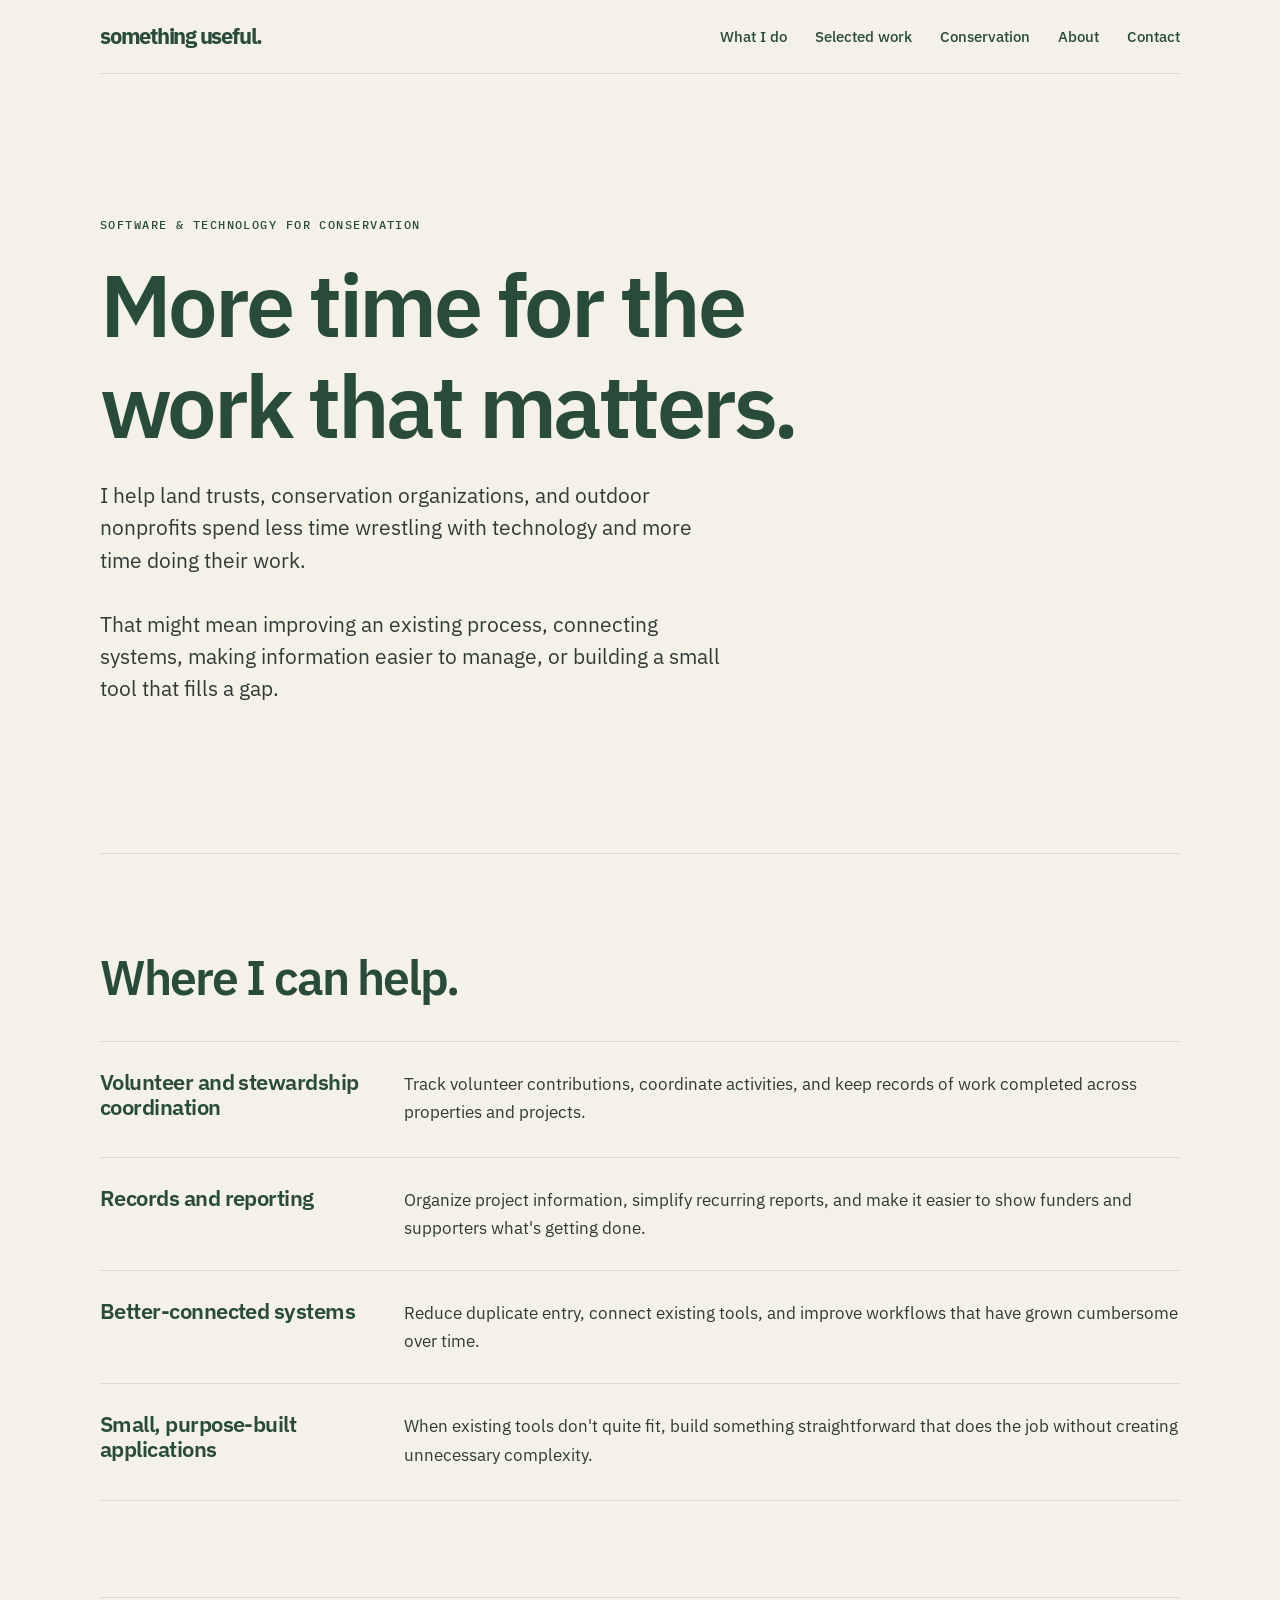
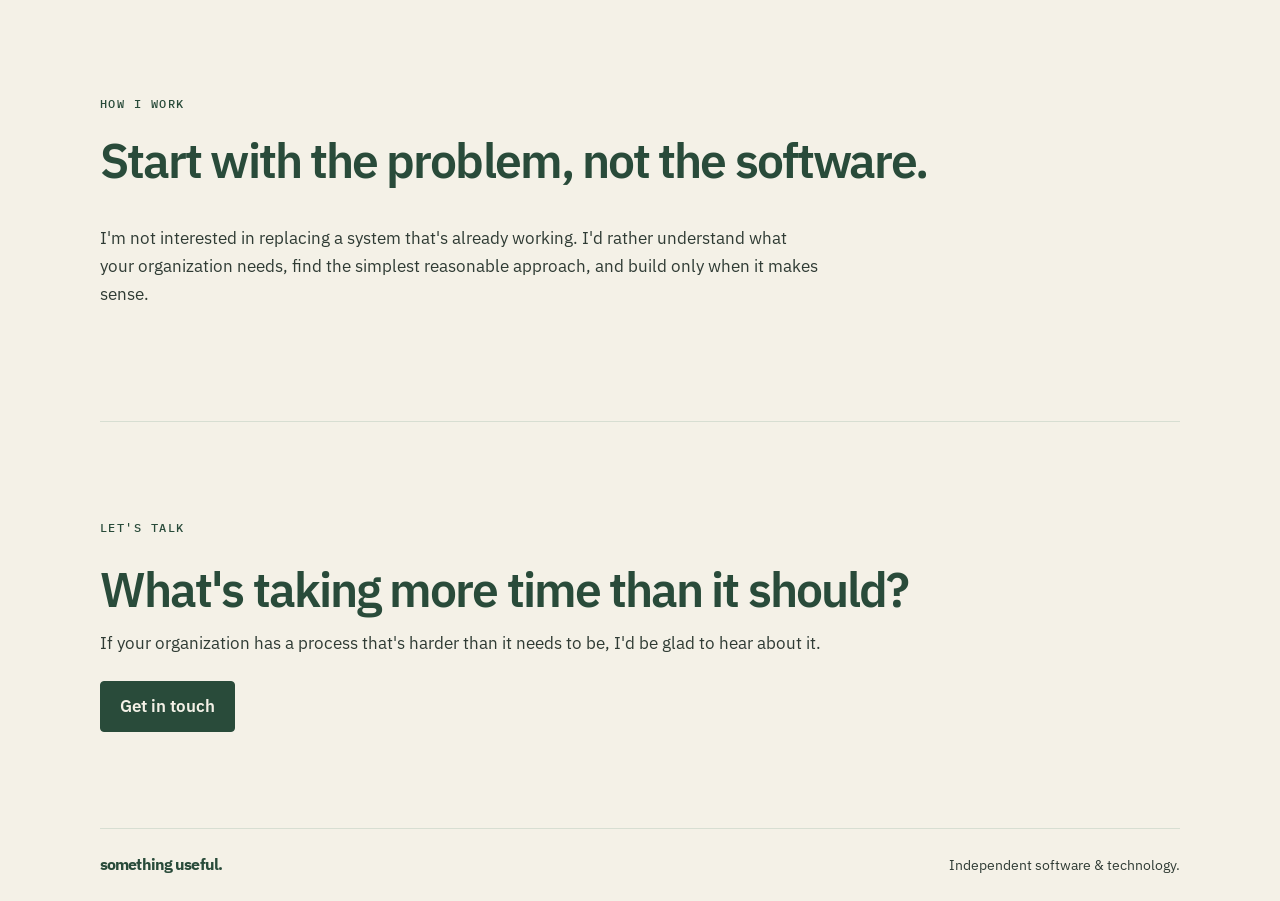
==== conservation/index.html @ c44dca67 "conservation page" ====
<!doctype html>
<html lang="en">
<head>
  <meta charset="utf-8">
  <meta name="viewport" content="width=device-width, initial-scale=1">
  <meta name="theme-color" content="#F4F1E7">
  <meta name="description" content="Practical software and technology support for land trusts, conservation organizations, and outdoor nonprofits.">
  <title>Conservation | Something Useful</title>
  <link rel="preconnect" href="https://fonts.googleapis.com">
  <link rel="preconnect" href="https://fonts.gstatic.com" crossorigin>
  <link href="https://fonts.googleapis.com/css2?family=IBM+Plex+Mono:wght@400;500&family=IBM+Plex+Sans:wght@400;500;600;700&display=swap" rel="stylesheet">
  <link rel="stylesheet" href="/styles.css">
</head>
<body>
  <a class="skip-link" href="#main">Skip to content</a>
  <header class="site-header container">
    <a class="wordmark" href="/#top" aria-label="something useful. home">something useful.</a>
    <nav class="site-nav" aria-label="Main navigation">
      <a href="/#what-i-do">What I do</a>
      <a href="/#selected-work">Selected work</a>
      <a href="/conservation" aria-current="page">Conservation</a>
      <a href="/#about">About</a>
      <a href="/#contact">Contact</a>
    </nav>
  </header>

  <main id="main">
    <section class="hero container" id="top" aria-labelledby="hero-title">
      <p class="eyebrow">SOFTWARE &amp; TECHNOLOGY FOR CONSERVATION</p>
      <h1 id="hero-title">More time for the work that matters.</h1>
      <p class="hero-copy">I help land trusts, conservation organizations, and outdoor nonprofits spend less time wrestling with technology and more time doing their work.</p>
      <p class="hero-copy">That might mean improving an existing process, connecting systems, making information easier to manage, or building a small tool that fills a gap.</p>
    </section>

    <section class="section container" aria-labelledby="help-title">
      <h2 class="section-heading" id="help-title">Where I can help.</h2>
      <div class="work-list">
        <article class="project">
          <h3>Volunteer and stewardship coordination</h3>
          <p>Track volunteer contributions, coordinate activities, and keep records of work completed across properties and projects.</p>
        </article>
        <article class="project">
          <h3>Records and reporting</h3>
          <p>Organize project information, simplify recurring reports, and make it easier to show funders and supporters what's getting done.</p>
        </article>
        <article class="project">
          <h3>Better-connected systems</h3>
          <p>Reduce duplicate entry, connect existing tools, and improve workflows that have grown cumbersome over time.</p>
        </article>
        <article class="project">
          <h3>Small, purpose-built applications</h3>
          <p>When existing tools don't quite fit, build something straightforward that does the job without creating unnecessary complexity.</p>
        </article>
      </div>
    </section>

    <section class="section container" aria-labelledby="how-title">
      <p class="eyebrow">HOW I WORK</p>
      <h2 class="section-heading" id="how-title">Start with the problem, not the software.</h2>
      <div class="about-copy">
        <p>I'm not interested in replacing a system that's already working. I'd rather understand what your organization needs, find the simplest reasonable approach, and build only when it makes sense.</p>
      </div>
    </section>

    <section class="section contact container" aria-labelledby="contact-title">
      <p class="eyebrow">LET'S TALK</p>
      <h2 class="section-heading" id="contact-title">What's taking more time than it should?</h2>
      <p>If your organization has a process that's harder than it needs to be, I'd be glad to hear about it.</p>
      <a class="button" href="mailto:joel@joelsalisbury.com">Get in touch</a>
    </section>
  </main>

  <footer class="site-footer container">
    <a class="wordmark footer-wordmark" href="/#top">something useful.</a>
    <p>Independent software &amp; technology.</p>
  </footer>
</body>
</html>
---- styles.css ----
:root {
  color-scheme: light;
  --forest: #294B3A;
  --sage: #6B8F7A;
  --cream: #F4F1E7;
  --stone: #D7DED2;
  --ink: #2F3B34;
  --page-width: 1080px;
}

* {
  box-sizing: border-box;
}

html {
  scroll-behavior: smooth;
  scroll-padding-top: 2rem;
}

body {
  margin: 0;
  background: var(--cream);
  color: var(--ink);
  font: 400 17px/1.65 "IBM Plex Sans", sans-serif;
  -webkit-font-smoothing: antialiased;
}

a {
  color: inherit;
}

a:focus-visible {
  outline: 3px solid var(--sage);
  outline-offset: 4px;
  border-radius: 2px;
}

button:focus-visible {
  outline: 3px solid var(--sage);
  outline-offset: 4px;
}

.skip-link {
  position: absolute;
  top: 1rem;
  left: 1rem;
  z-index: 1;
  padding: .5rem .75rem;
  transform: translateY(-180%);
  background: var(--cream);
  color: var(--forest);
}

.skip-link:focus {
  transform: translateY(0);
}

.container {
  width: min(100% - 48px, var(--page-width));
  margin-inline: auto;
}

.site-header {
  display: flex;
  align-items: center;
  justify-content: space-between;
  gap: 2rem;
  padding-block: 1.5rem;
  border-bottom: 1px solid var(--stone);
}

.wordmark {
  color: var(--forest);
  font-size: 1.4rem;
  font-weight: 700;
  letter-spacing: -.055em;
  line-height: 1;
  text-decoration: none;
  white-space: nowrap;
}

.site-nav {
  display: flex;
  flex-wrap: wrap;
  justify-content: flex-end;
  gap: .75rem 1.75rem;
}

.site-nav a,
.text-link {
  color: var(--forest);
  font-weight: 500;
  text-decoration-thickness: 1px;
  text-underline-offset: .22em;
}

.site-nav a {
  font-size: .95rem;
  text-decoration: none;
}

.site-nav a:hover,
.text-link:hover {
  text-decoration: underline;
}

.eyebrow,
.project-status,
.config-note {
  font-family: "IBM Plex Mono", monospace;
  font-size: .75rem;
  letter-spacing: .12em;
  text-transform: uppercase;
}

.eyebrow {
  margin: 0 0 1.2rem;
  color: var(--forest);
  font-weight: 500;
}

.hero {
  padding-block: clamp(5rem, 11vw, 9rem) clamp(5rem, 9vw, 7.5rem);
}

h1,
h2,
h3,
p {
  margin-top: 0;
}

h1,
h2,
h3 {
  color: var(--forest);
  font-weight: 600;
  letter-spacing: -.04em;
  line-height: 1.15;
}

h1 {
  max-width: 850px;
  margin-bottom: 1.5rem;
  font-size: clamp(2.75rem, 7vw, 5.5rem);
}

.hero-copy {
  max-width: 620px;
  margin-bottom: 2rem;
  font-size: clamp(1.1rem, 2vw, 1.3rem);
  line-height: 1.55;
}

.actions {
  display: flex;
  flex-wrap: wrap;
  align-items: center;
  gap: .75rem 1.5rem;
}

.button {
  display: inline-flex;
  min-height: 48px;
  align-items: center;
  justify-content: center;
  padding: .65rem 1.2rem;
  border: 1px solid var(--forest);
  border-radius: 4px;
  background: var(--forest);
  color: var(--cream);
  font-weight: 600;
  text-decoration: none;
  transition: background-color .15s ease;
}

.button:hover {
  background: #1d392b;
}

.button-secondary {
  background: transparent;
  color: var(--forest);
}

.button-secondary:hover {
  background: var(--stone);
}

.copy-button {
  display: inline-flex;
  min-height: 40px;
  align-items: center;
  gap: .45rem;
  padding: .5rem .75rem;
  border: 1px solid var(--stone);
  border-radius: 4px;
  background: transparent;
  color: var(--forest);
  font: inherit;
  font-size: .9rem;
  cursor: pointer;
}

.copy-button:hover {
  background: var(--stone);
}

.copy-button svg {
  width: 1rem;
  height: 1rem;
}

.section {
  padding-block: clamp(3.75rem, 8vw, 6rem);
  border-top: 1px solid var(--stone);
}

.section-heading {
  margin-bottom: 2.25rem;
  font-size: clamp(2rem, 4vw, 3rem);
}

.capabilities {
  display: grid;
  grid-template-columns: repeat(3, minmax(0, 1fr));
  gap: 2rem;
}

.capability {
  padding-top: 1rem;
  border-top: 2px solid var(--sage);
}

.capability h3,
.project h3 {
  margin-bottom: .6rem;
  font-size: 1.35rem;
  letter-spacing: -.025em;
}

.capability p,
.project p {
  margin-bottom: 0;
}

.work-list {
  border-bottom: 1px solid var(--stone);
}

.project {
  display: grid;
  grid-template-columns: minmax(150px, .7fr) 2fr;
  gap: 2rem;
  padding-block: 1.75rem;
  border-top: 1px solid var(--stone);
}

.project-status {
  display: inline-block;
  margin-bottom: .65rem;
  color: var(--forest);
  font-weight: 500;
}

.project-link {
  display: inline-block;
  margin-top: .9rem;
  color: var(--forest);
  font-weight: 600;
  text-underline-offset: .22em;
}

.config-note {
  display: block;
  margin-top: .45rem;
  color: var(--ink);
  font-size: .68rem;
  letter-spacing: .06em;
  text-transform: none;
}

.conservation {
  background: var(--forest);
  color: var(--cream);
}

.conservation .section-heading {
  max-width: 700px;
  color: var(--cream);
}

.conservation-copy {
  max-width: 760px;
}

.conservation-copy p {
  margin-bottom: 1.2rem;
}

.conservation .text-link {
  display: inline-block;
  margin-top: .3rem;
  color: var(--cream);
}

.about-copy {
  max-width: 720px;
}

.contact {
  padding-bottom: clamp(4rem, 8vw, 6rem);
}

.contact .section-heading {
  margin-bottom: .75rem;
}

.contact p {
  margin-bottom: 1.5rem;
}

.site-footer {
  display: flex;
  align-items: baseline;
  justify-content: space-between;
  gap: 1rem;
  padding-block: 1.5rem;
  border-top: 1px solid var(--stone);
}

.footer-wordmark {
  font-size: 1rem;
}

.site-footer p {
  margin: 0;
  font-size: .9rem;
}

@media (max-width: 680px) {
  body {
    font-size: 16px;
  }

  .container {
    width: min(100% - 36px, var(--page-width));
  }

  .site-header {
    align-items: flex-start;
    flex-direction: column;
    gap: 1.1rem;
    padding-block: 1.2rem;
  }

  .site-nav {
    justify-content: flex-start;
    gap: .55rem 1.25rem;
  }

  .capabilities {
    grid-template-columns: 1fr;
    gap: 1.5rem;
  }

  .project {
    grid-template-columns: 1fr;
    gap: .5rem;
  }

  .site-footer {
    align-items: flex-start;
    flex-direction: column;
  }
}

@media (prefers-reduced-motion: reduce) {
  html {
    scroll-behavior: auto;
  }

  *,
  *::before,
  *::after {
    transition-duration: .01ms !important;
  }
}
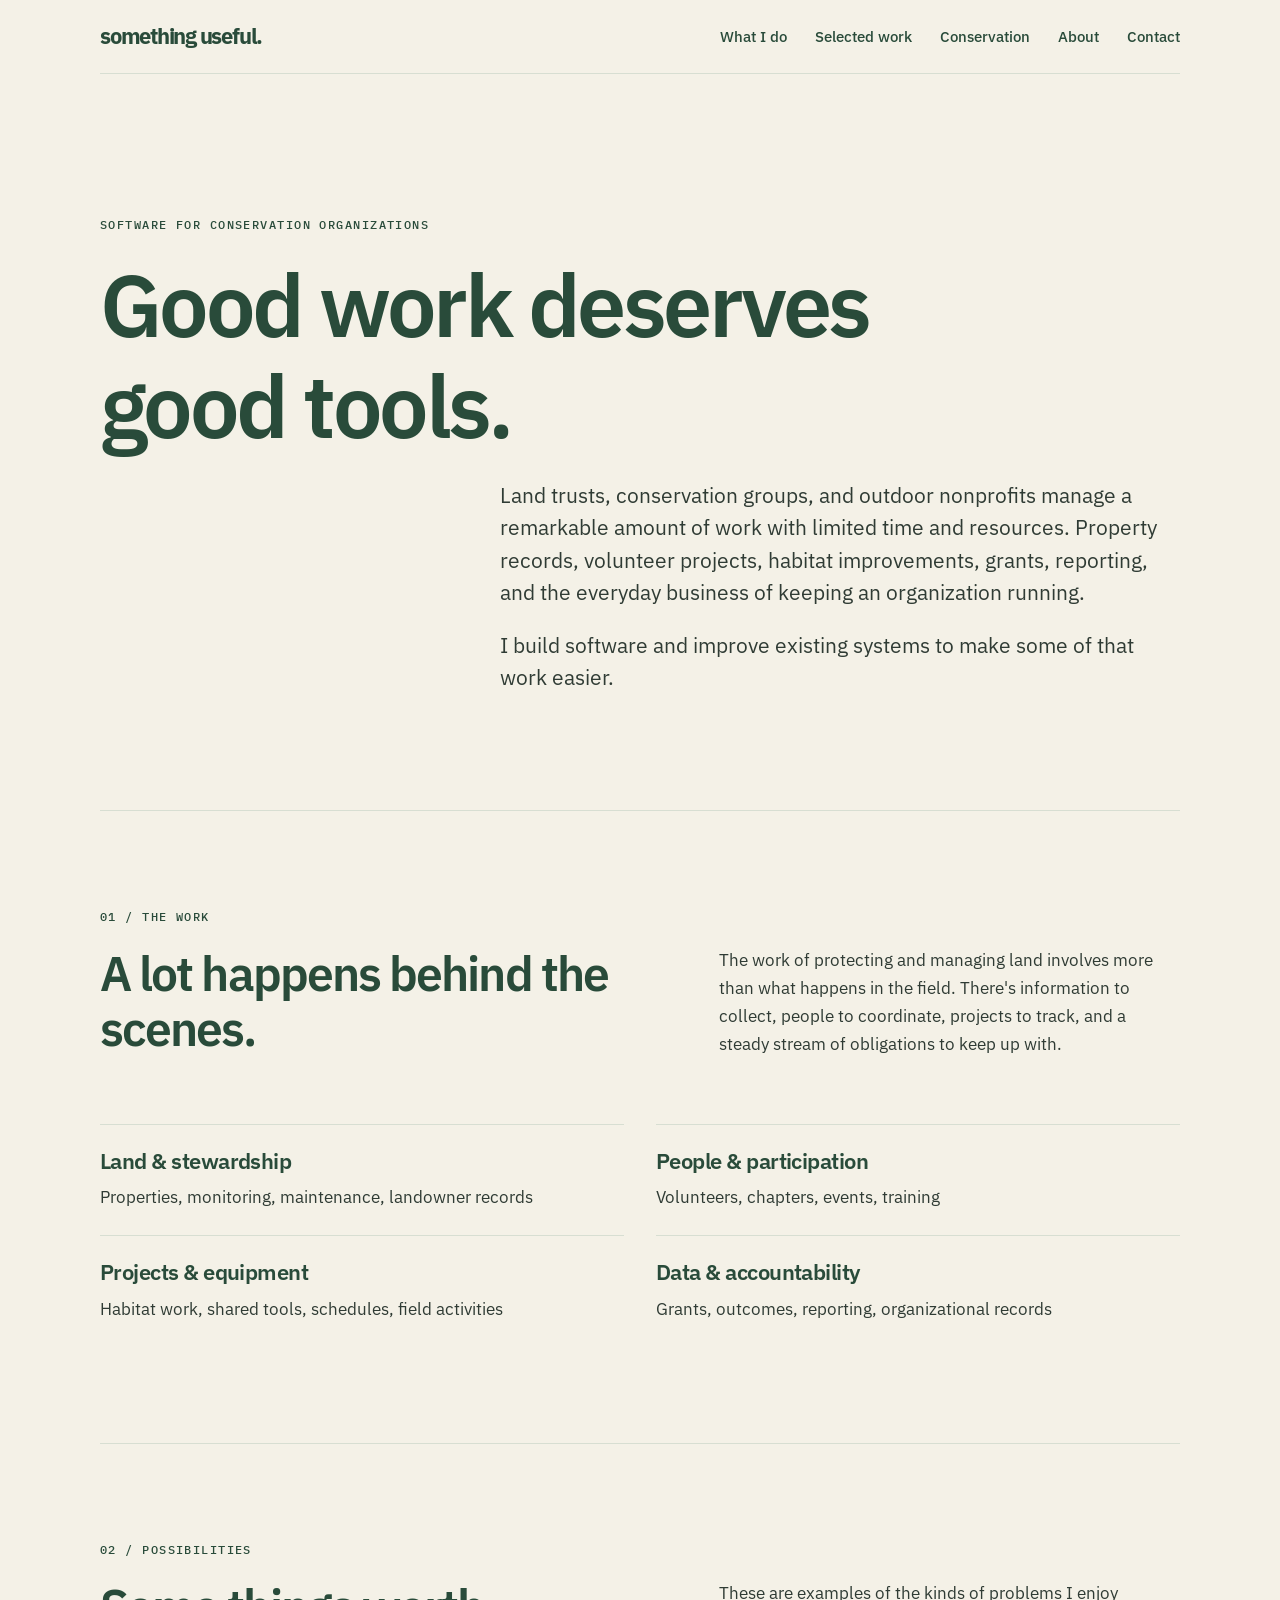
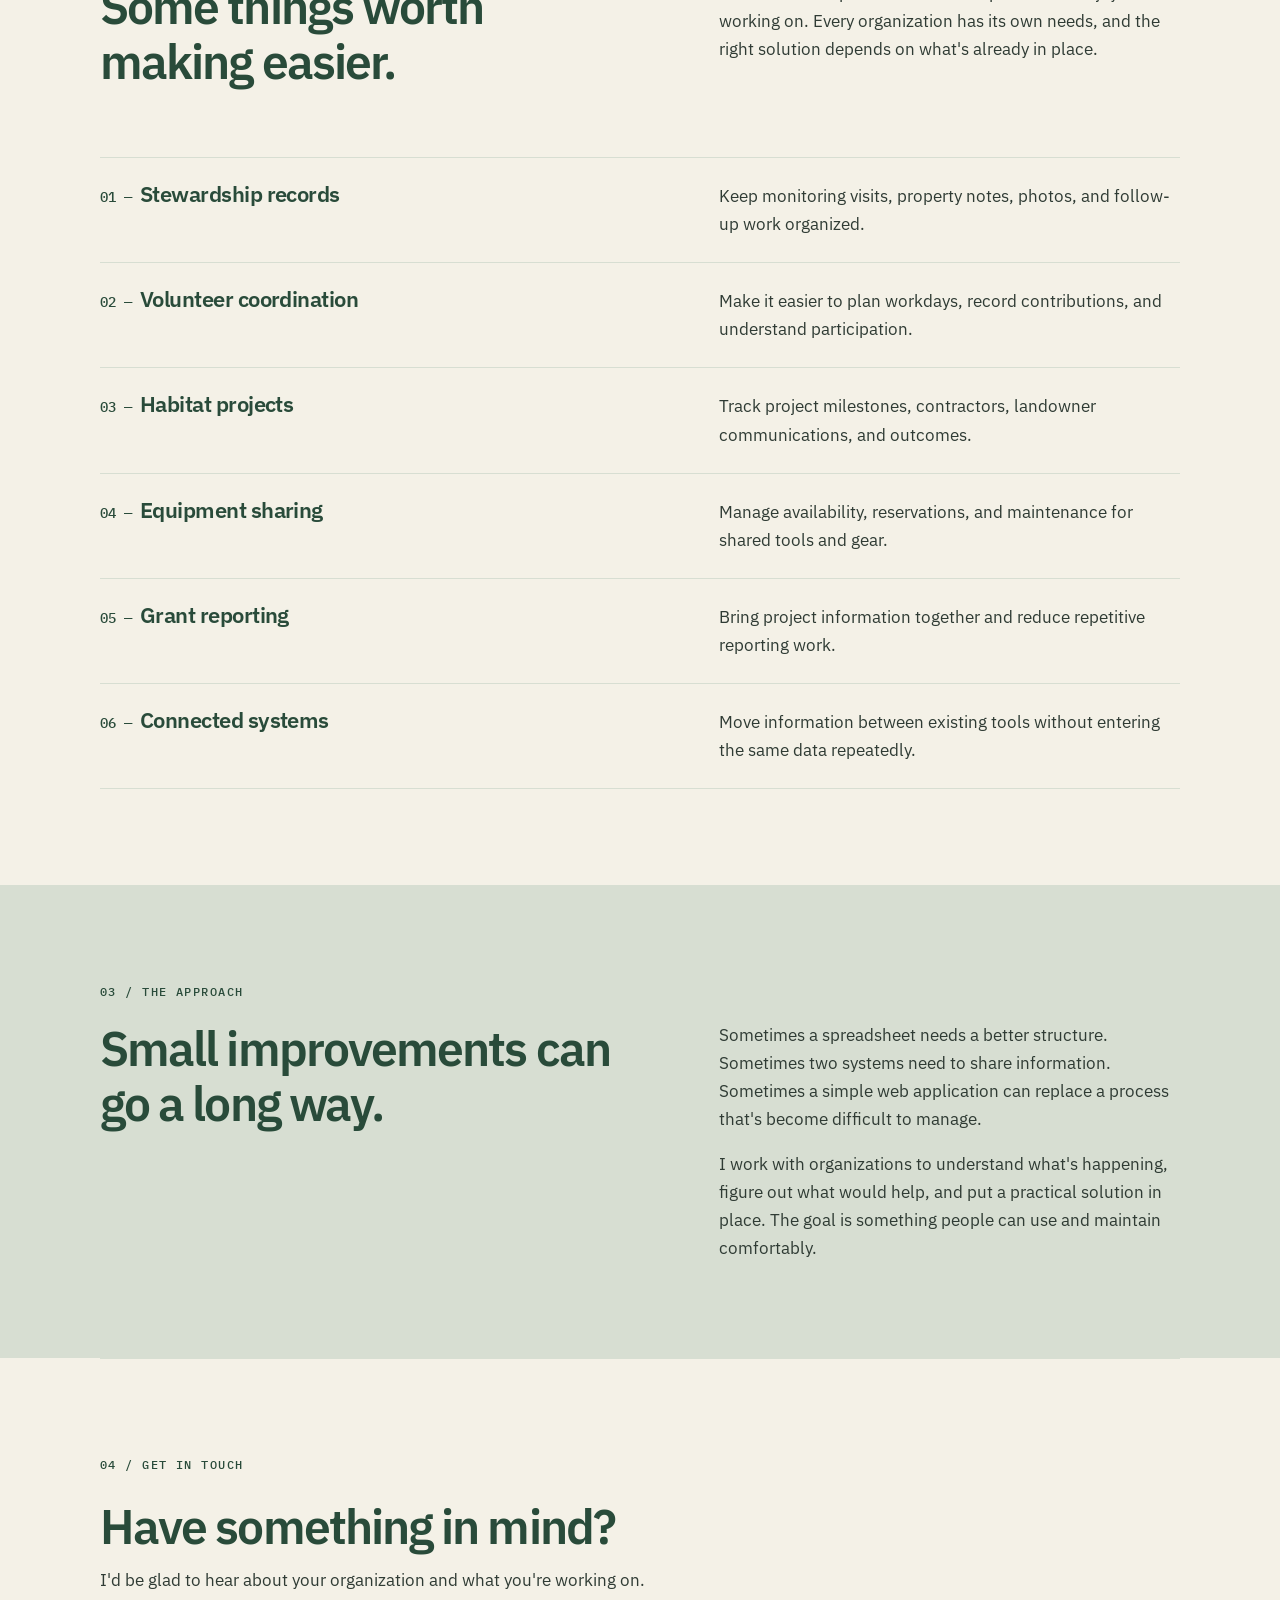
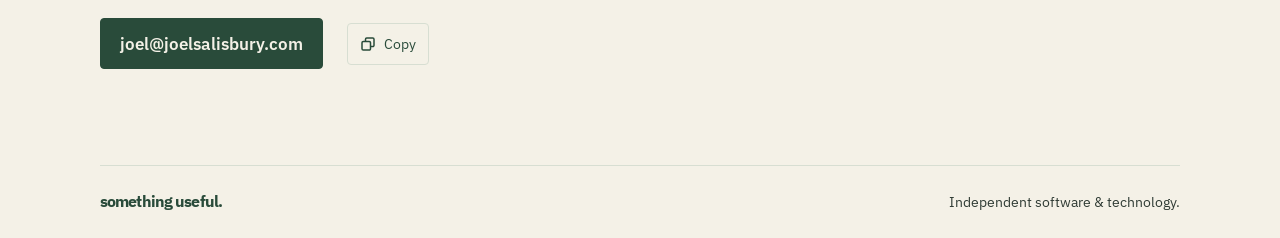
==== commit 4a844ab0: "conserv" ====
--- a/conservation/index.html
+++ b/conservation/index.html
@@ -26,47 +26,101 @@
 
   <main id="main">
     <section class="hero container" id="top" aria-labelledby="hero-title">
-      <p class="eyebrow">SOFTWARE &amp; TECHNOLOGY FOR CONSERVATION</p>
-      <h1 id="hero-title">More time for the work that matters.</h1>
-      <p class="hero-copy">I help land trusts, conservation organizations, and outdoor nonprofits spend less time wrestling with technology and more time doing their work.</p>
-      <p class="hero-copy">That might mean improving an existing process, connecting systems, making information easier to manage, or building a small tool that fills a gap.</p>
-    </section>
-
-    <section class="section container" aria-labelledby="help-title">
-      <h2 class="section-heading" id="help-title">Where I can help.</h2>
-      <div class="work-list">
-        <article class="project">
-          <h3>Volunteer and stewardship coordination</h3>
-          <p>Track volunteer contributions, coordinate activities, and keep records of work completed across properties and projects.</p>
-        </article>
-        <article class="project">
-          <h3>Records and reporting</h3>
-          <p>Organize project information, simplify recurring reports, and make it easier to show funders and supporters what's getting done.</p>
-        </article>
-        <article class="project">
-          <h3>Better-connected systems</h3>
-          <p>Reduce duplicate entry, connect existing tools, and improve workflows that have grown cumbersome over time.</p>
-        </article>
-        <article class="project">
-          <h3>Small, purpose-built applications</h3>
-          <p>When existing tools don't quite fit, build something straightforward that does the job without creating unnecessary complexity.</p>
-        </article>
+      <p class="eyebrow">SOFTWARE FOR CONSERVATION ORGANIZATIONS</p>
+      <h1 id="hero-title">Good work deserves good tools.</h1>
+      <div class="conservation-hero-copy">
+        <p>Land trusts, conservation groups, and outdoor nonprofits manage a remarkable amount of work with limited time and resources. Property records, volunteer projects, habitat improvements, grants, reporting, and the everyday business of keeping an organization running.</p>
+        <p>I build software and improve existing systems to make some of that work easier.</p>
       </div>
     </section>
 
-    <section class="section container" aria-labelledby="how-title">
-      <p class="eyebrow">HOW I WORK</p>
-      <h2 class="section-heading" id="how-title">Start with the problem, not the software.</h2>
-      <div class="about-copy">
-        <p>I'm not interested in replacing a system that's already working. I'd rather understand what your organization needs, find the simplest reasonable approach, and build only when it makes sense.</p>
+    <section class="section container" aria-labelledby="work-title">
+      <p class="eyebrow">01 / THE WORK</p>
+      <div class="editorial-intro">
+        <h2 class="section-heading" id="work-title">A lot happens behind the scenes.</h2>
+        <p>The work of protecting and managing land involves more than what happens in the field. There's information to collect, people to coordinate, projects to track, and a steady stream of obligations to keep up with.</p>
+      </div>
+      <div class="subject-areas">
+        <div>
+          <h3>Land &amp; stewardship</h3>
+          <p>Properties, monitoring, maintenance, landowner records</p>
+        </div>
+        <div>
+          <h3>People &amp; participation</h3>
+          <p>Volunteers, chapters, events, training</p>
+        </div>
+        <div>
+          <h3>Projects &amp; equipment</h3>
+          <p>Habitat work, shared tools, schedules, field activities</p>
+        </div>
+        <div>
+          <h3>Data &amp; accountability</h3>
+          <p>Grants, outcomes, reporting, organizational records</p>
+        </div>
+      </div>
+    </section>
+
+    <section class="section container" aria-labelledby="possibilities-title">
+      <p class="eyebrow">02 / POSSIBILITIES</p>
+      <div class="editorial-intro">
+        <h2 class="section-heading" id="possibilities-title">Some things worth making easier.</h2>
+        <p>These are examples of the kinds of problems I enjoy working on. Every organization has its own needs, and the right solution depends on what's already in place.</p>
+      </div>
+      <ol class="possibilities-list" role="list">
+        <li>
+          <h3><span>01 — </span>Stewardship records</h3>
+          <p>Keep monitoring visits, property notes, photos, and follow-up work organized.</p>
+        </li>
+        <li>
+          <h3><span>02 — </span>Volunteer coordination</h3>
+          <p>Make it easier to plan workdays, record contributions, and understand participation.</p>
+        </li>
+        <li>
+          <h3><span>03 — </span>Habitat projects</h3>
+          <p>Track project milestones, contractors, landowner communications, and outcomes.</p>
+        </li>
+        <li>
+          <h3><span>04 — </span>Equipment sharing</h3>
+          <p>Manage availability, reservations, and maintenance for shared tools and gear.</p>
+        </li>
+        <li>
+          <h3><span>05 — </span>Grant reporting</h3>
+          <p>Bring project information together and reduce repetitive reporting work.</p>
+        </li>
+        <li>
+          <h3><span>06 — </span>Connected systems</h3>
+          <p>Move information between existing tools without entering the same data repeatedly.</p>
+        </li>
+      </ol>
+    </section>
+
+    <section class="section approach" aria-labelledby="approach-title">
+      <div class="container">
+        <p class="eyebrow">03 / THE APPROACH</p>
+        <div class="editorial-intro">
+          <h2 class="section-heading" id="approach-title">Small improvements can go a long way.</h2>
+          <div>
+            <p>Sometimes a spreadsheet needs a better structure. Sometimes two systems need to share information. Sometimes a simple web application can replace a process that's become difficult to manage.</p>
+            <p>I work with organizations to understand what's happening, figure out what would help, and put a practical solution in place. The goal is something people can use and maintain comfortably.</p>
+          </div>
+        </div>
       </div>
     </section>
 
     <section class="section contact container" aria-labelledby="contact-title">
-      <p class="eyebrow">LET'S TALK</p>
-      <h2 class="section-heading" id="contact-title">What's taking more time than it should?</h2>
-      <p>If your organization has a process that's harder than it needs to be, I'd be glad to hear about it.</p>
-      <a class="button" href="mailto:joel@joelsalisbury.com">Get in touch</a>
+      <p class="eyebrow">04 / GET IN TOUCH</p>
+      <h2 class="section-heading" id="contact-title">Have something in mind?</h2>
+      <p>I'd be glad to hear about your organization and what you're working on.</p>
+      <div class="actions">
+        <a class="button" href="mailto:joel@joelsalisbury.com">joel@joelsalisbury.com</a>
+        <button class="copy-button" type="button" data-copy="joel@joelsalisbury.com" aria-label="Copy email address">
+          <svg viewBox="0 0 16 16" fill="none" aria-hidden="true">
+            <path d="M5.5 5.5V3.25A1.25 1.25 0 0 1 6.75 2h6A1.25 1.25 0 0 1 14 3.25v6a1.25 1.25 0 0 1-1.25 1.25H10.5M3.25 5.5h6A1.25 1.25 0 0 1 10.5 6.75v6A1.25 1.25 0 0 1 9.25 14h-6A1.25 1.25 0 0 1 2 12.75v-6A1.25 1.25 0 0 1 3.25 5.5Z" stroke="currentColor" stroke-width="1.5" stroke-linecap="round" stroke-linejoin="round"/>
+          </svg>
+          Copy
+        </button>
+        <span id="copy-status" role="status" aria-live="polite"></span>
+      </div>
     </section>
   </main>
 
@@ -74,5 +128,6 @@
     <a class="wordmark footer-wordmark" href="/#top">something useful.</a>
     <p>Independent software &amp; technology.</p>
   </footer>
+  <script src="/contact.js"></script>
 </body>
 </html>
--- a/styles.css
+++ b/styles.css
@@ -308,6 +308,80 @@
   max-width: 720px;
 }
 
+.conservation-hero-copy {
+  max-width: 680px;
+  margin-left: auto;
+  font-size: clamp(1.1rem, 2vw, 1.3rem);
+  line-height: 1.55;
+}
+
+.conservation-hero-copy p:last-child {
+  margin-bottom: 0;
+}
+
+.editorial-intro {
+  display: grid;
+  grid-template-columns: minmax(0, 1fr) minmax(0, .85fr);
+  gap: 2rem clamp(2rem, 6vw, 6rem);
+}
+
+.editorial-intro p {
+  max-width: 560px;
+}
+
+.subject-areas {
+  display: grid;
+  grid-template-columns: repeat(2, minmax(0, 1fr));
+  gap: 0 2rem;
+  margin-top: 2rem;
+}
+
+.subject-areas > div {
+  padding-block: 1.5rem;
+  border-top: 1px solid var(--stone);
+}
+
+.subject-areas h3,
+.possibilities-list h3 {
+  margin-bottom: .6rem;
+  font-size: 1.35rem;
+  letter-spacing: -.025em;
+}
+
+.subject-areas p,
+.possibilities-list p {
+  margin-bottom: 0;
+}
+
+.possibilities-list {
+  margin: 2rem 0 0;
+  padding: 0;
+  list-style: none;
+  border-bottom: 1px solid var(--stone);
+}
+
+.possibilities-list li {
+  display: grid;
+  grid-template-columns: minmax(0, 1fr) minmax(0, .85fr);
+  gap: 1rem clamp(2rem, 6vw, 6rem);
+  padding-block: 1.5rem;
+  border-top: 1px solid var(--stone);
+}
+
+.possibilities-list h3 span {
+  color: var(--forest);
+  font: 500 .85rem "IBM Plex Mono", monospace;
+  letter-spacing: 0;
+}
+
+.approach {
+  background: var(--stone);
+}
+
+.approach .editorial-intro p:last-child {
+  margin-bottom: 0;
+}
+
 .contact {
   padding-bottom: clamp(4rem, 8vw, 6rem);
 }
@@ -369,6 +443,24 @@
     gap: .5rem;
   }
 
+  .editorial-intro,
+  .subject-areas,
+  .possibilities-list li {
+    grid-template-columns: 1fr;
+  }
+
+  .editorial-intro {
+    gap: 0;
+  }
+
+  .editorial-intro .section-heading {
+    margin-bottom: 1rem;
+  }
+
+  .possibilities-list li {
+    gap: .4rem;
+  }
+
   .site-footer {
     align-items: flex-start;
     flex-direction: column;
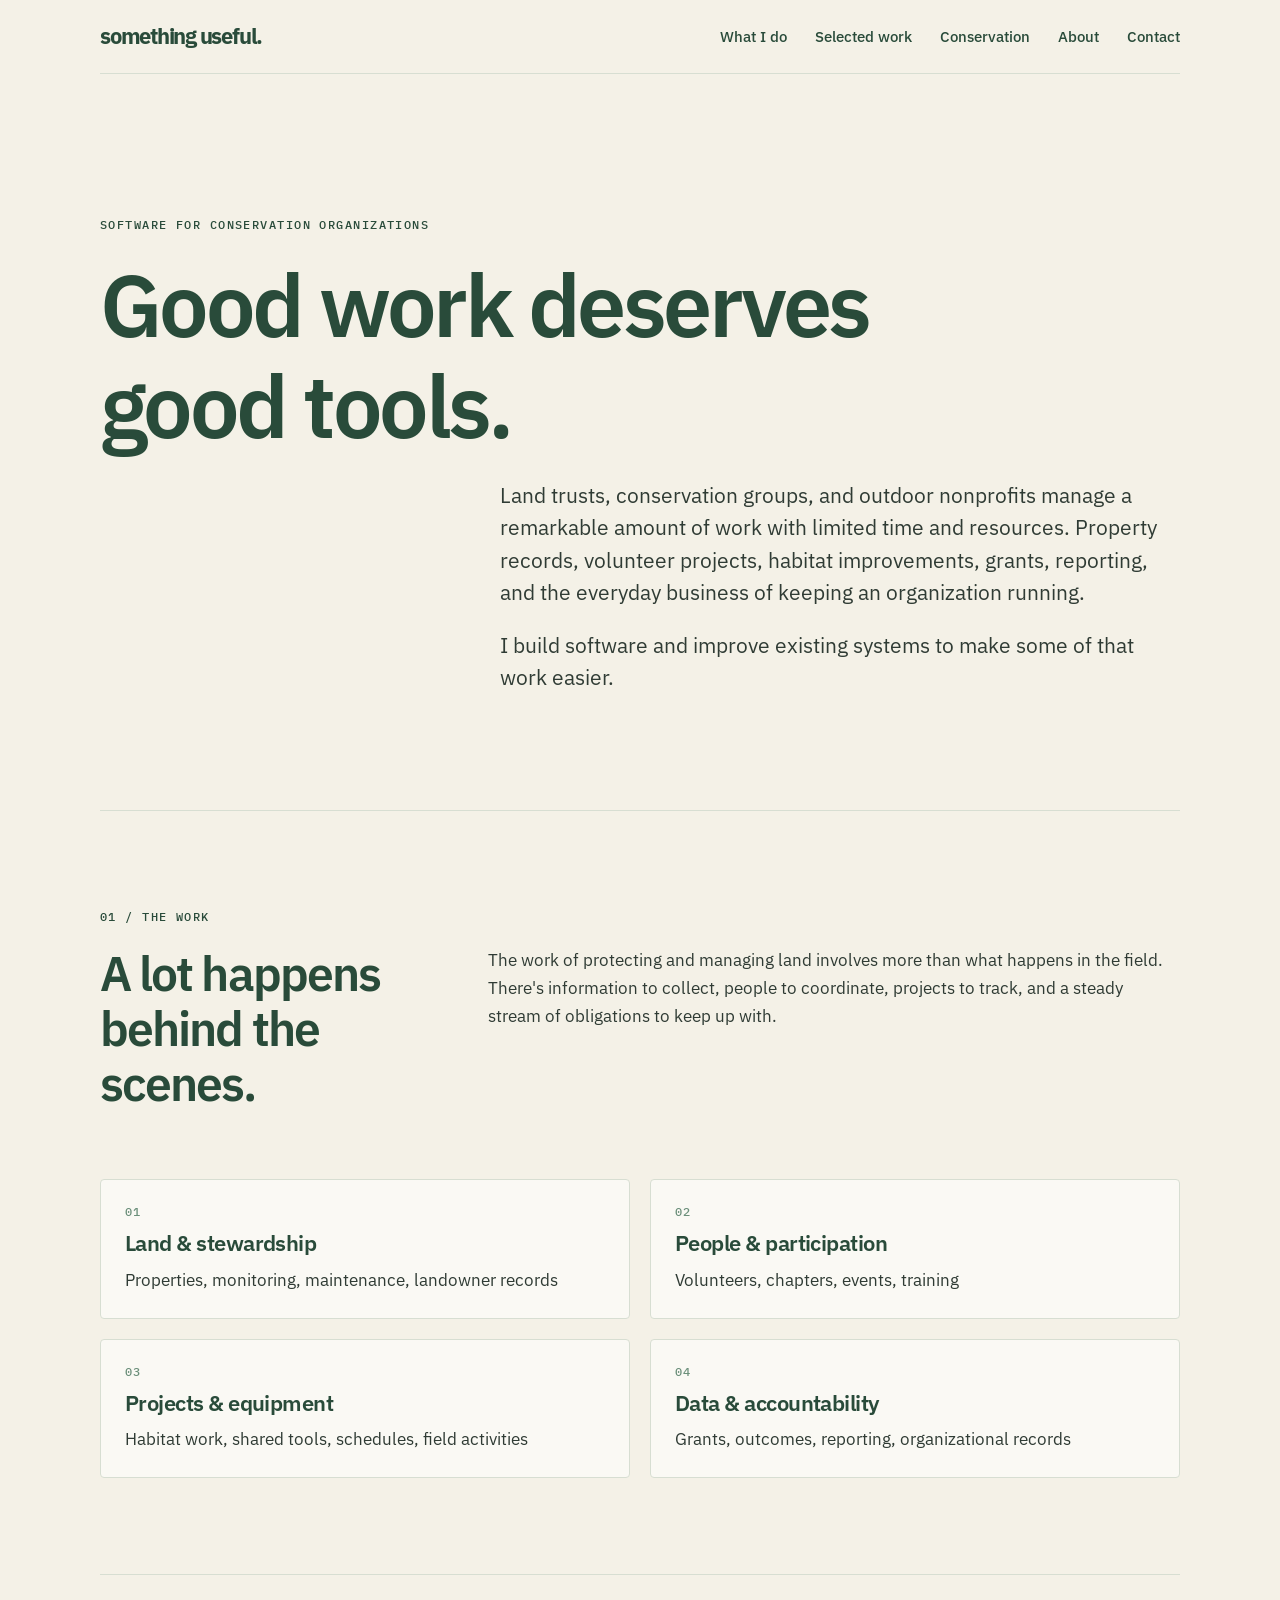
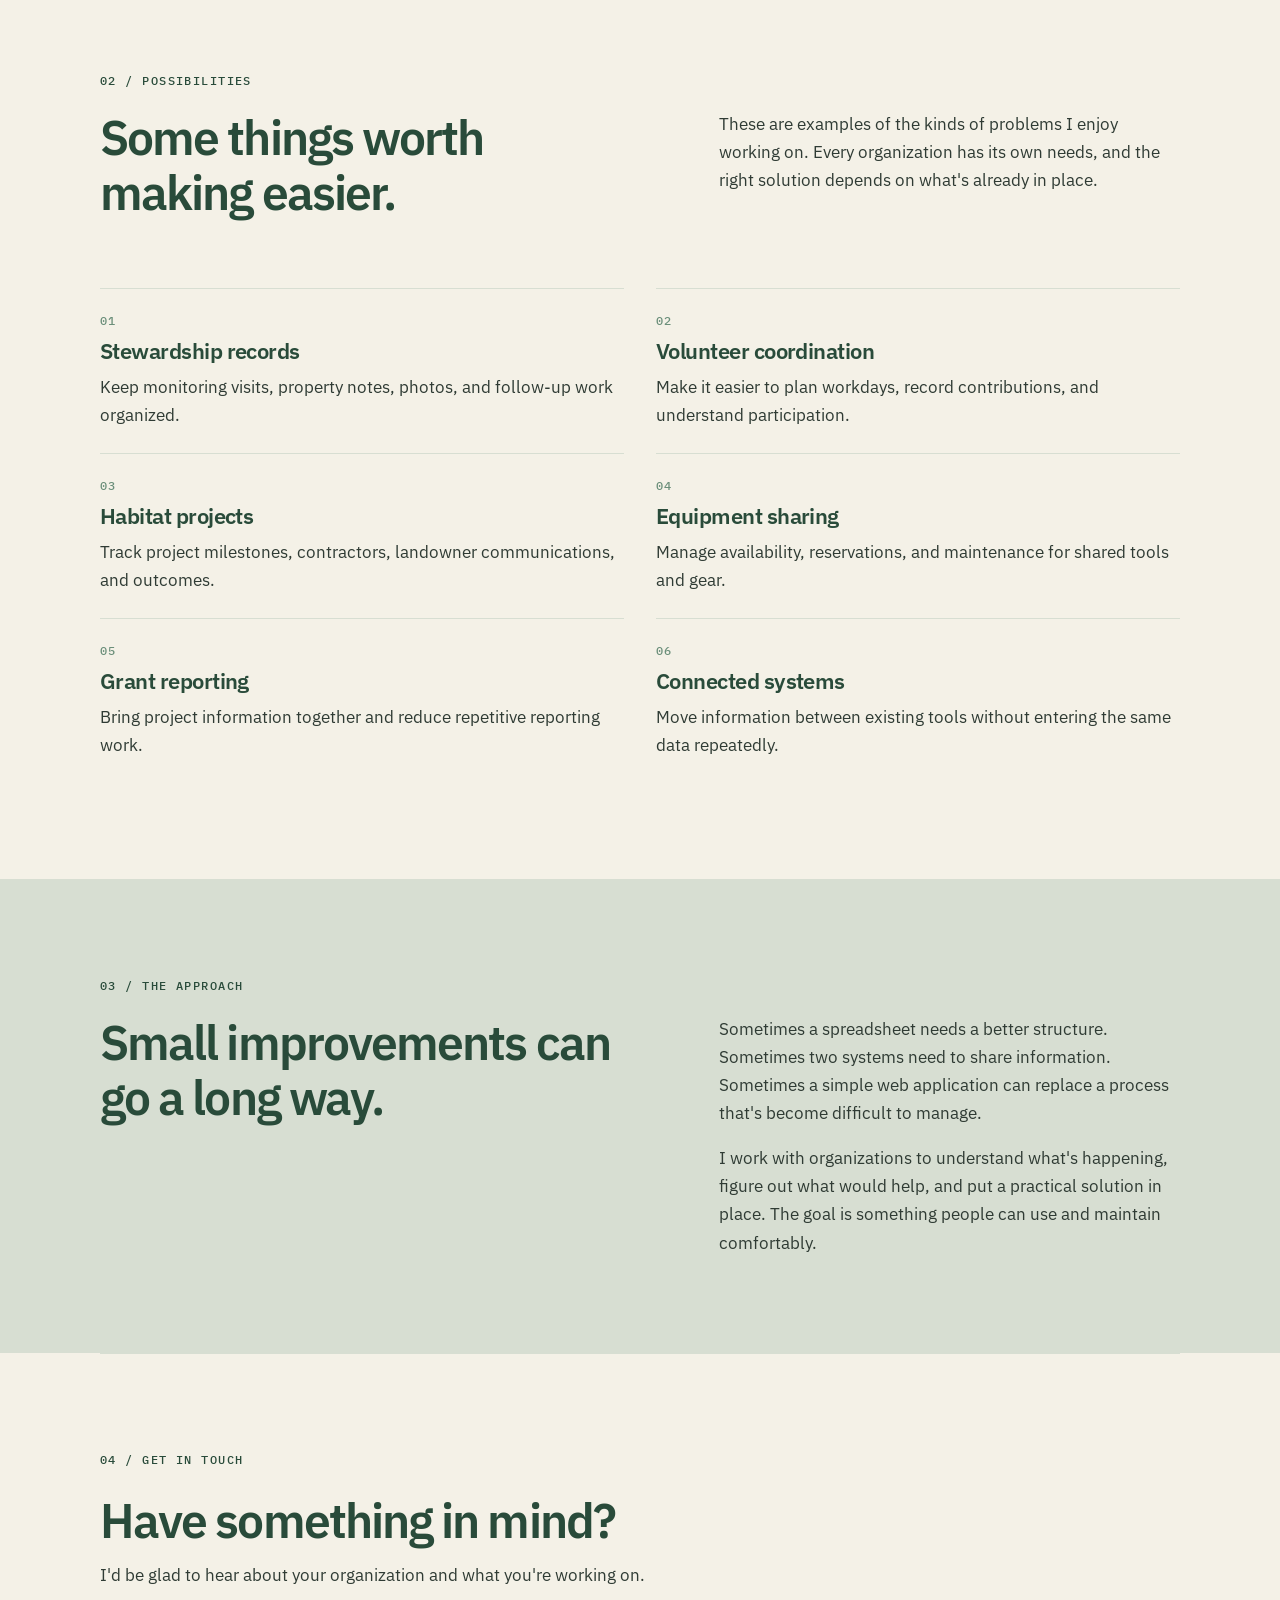
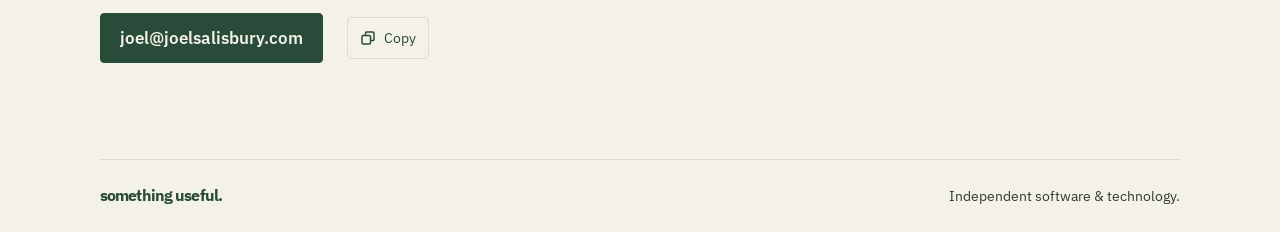
==== commit d413d441: "layout fixes for conservation page" ====
--- a/conservation/index.html
+++ b/conservation/index.html
@@ -36,27 +36,31 @@
 
     <section class="section container" aria-labelledby="work-title">
       <p class="eyebrow">01 / THE WORK</p>
-      <div class="editorial-intro">
+      <div class="editorial-intro work-intro">
         <h2 class="section-heading" id="work-title">A lot happens behind the scenes.</h2>
         <p>The work of protecting and managing land involves more than what happens in the field. There's information to collect, people to coordinate, projects to track, and a steady stream of obligations to keep up with.</p>
       </div>
       <div class="subject-areas">
-        <div>
+        <article class="subject-area">
+          <span class="subject-area-number">01</span>
           <h3>Land &amp; stewardship</h3>
           <p>Properties, monitoring, maintenance, landowner records</p>
-        </div>
-        <div>
+        </article>
+        <article class="subject-area">
+          <span class="subject-area-number">02</span>
           <h3>People &amp; participation</h3>
           <p>Volunteers, chapters, events, training</p>
-        </div>
-        <div>
+        </article>
+        <article class="subject-area">
+          <span class="subject-area-number">03</span>
           <h3>Projects &amp; equipment</h3>
           <p>Habitat work, shared tools, schedules, field activities</p>
-        </div>
-        <div>
+        </article>
+        <article class="subject-area">
+          <span class="subject-area-number">04</span>
           <h3>Data &amp; accountability</h3>
           <p>Grants, outcomes, reporting, organizational records</p>
-        </div>
+        </article>
       </div>
     </section>
 
@@ -66,32 +70,38 @@
         <h2 class="section-heading" id="possibilities-title">Some things worth making easier.</h2>
         <p>These are examples of the kinds of problems I enjoy working on. Every organization has its own needs, and the right solution depends on what's already in place.</p>
       </div>
-      <ol class="possibilities-list" role="list">
-        <li>
-          <h3><span>01 — </span>Stewardship records</h3>
+      <div class="possibilities-grid">
+        <article class="possibility">
+          <span class="possibility-number">01</span>
+          <h3>Stewardship records</h3>
           <p>Keep monitoring visits, property notes, photos, and follow-up work organized.</p>
-        </li>
-        <li>
-          <h3><span>02 — </span>Volunteer coordination</h3>
+        </article>
+        <article class="possibility">
+          <span class="possibility-number">02</span>
+          <h3>Volunteer coordination</h3>
           <p>Make it easier to plan workdays, record contributions, and understand participation.</p>
-        </li>
-        <li>
-          <h3><span>03 — </span>Habitat projects</h3>
+        </article>
+        <article class="possibility">
+          <span class="possibility-number">03</span>
+          <h3>Habitat projects</h3>
           <p>Track project milestones, contractors, landowner communications, and outcomes.</p>
-        </li>
-        <li>
-          <h3><span>04 — </span>Equipment sharing</h3>
+        </article>
+        <article class="possibility">
+          <span class="possibility-number">04</span>
+          <h3>Equipment sharing</h3>
           <p>Manage availability, reservations, and maintenance for shared tools and gear.</p>
-        </li>
-        <li>
-          <h3><span>05 — </span>Grant reporting</h3>
+        </article>
+        <article class="possibility">
+          <span class="possibility-number">05</span>
+          <h3>Grant reporting</h3>
           <p>Bring project information together and reduce repetitive reporting work.</p>
-        </li>
-        <li>
-          <h3><span>06 — </span>Connected systems</h3>
+        </article>
+        <article class="possibility">
+          <span class="possibility-number">06</span>
+          <h3>Connected systems</h3>
           <p>Move information between existing tools without entering the same data repeatedly.</p>
-        </li>
-      </ol>
+        </article>
+      </div>
     </section>
 
     <section class="section approach" aria-labelledby="approach-title">
--- a/styles.css
+++ b/styles.css
@@ -4,6 +4,7 @@
   --sage: #6B8F7A;
   --cream: #F4F1E7;
   --stone: #D7DED2;
+  --surface: #FAF9F4;
   --ink: #2F3B34;
   --page-width: 1080px;
 }
@@ -329,49 +330,72 @@
   max-width: 560px;
 }
 
+.work-intro p {
+  max-width: 70ch;
+}
+
+.work-intro {
+  grid-template-columns: minmax(0, .45fr) minmax(0, 1fr);
+}
+
 .subject-areas {
   display: grid;
   grid-template-columns: repeat(2, minmax(0, 1fr));
-  gap: 0 2rem;
+  gap: 1.25rem;
   margin-top: 2rem;
 }
 
-.subject-areas > div {
-  padding-block: 1.5rem;
-  border-top: 1px solid var(--stone);
-}
-
-.subject-areas h3,
-.possibilities-list h3 {
+.subject-area {
+  padding: 1.5rem;
+  border: 1px solid var(--stone);
+  border-radius: 4px;
+  background: var(--surface);
+}
+
+.subject-area-number {
+  display: block;
+  margin-bottom: .75rem;
+  color: var(--sage);
+  font: 500 .75rem "IBM Plex Mono", monospace;
+  letter-spacing: .08em;
+}
+
+.subject-area h3,
+.possibility h3 {
   margin-bottom: .6rem;
   font-size: 1.35rem;
   letter-spacing: -.025em;
 }
 
-.subject-areas p,
-.possibilities-list p {
+.subject-area p,
+.possibility p {
   margin-bottom: 0;
 }
 
-.possibilities-list {
+.possibilities-grid {
+  display: grid;
+  grid-template-columns: repeat(2, minmax(0, 1fr));
+  column-gap: 2rem;
   margin: 2rem 0 0;
-  padding: 0;
-  list-style: none;
-  border-bottom: 1px solid var(--stone);
-}
-
-.possibilities-list li {
-  display: grid;
-  grid-template-columns: minmax(0, 1fr) minmax(0, .85fr);
-  gap: 1rem clamp(2rem, 6vw, 6rem);
+}
+
+.possibility {
   padding-block: 1.5rem;
   border-top: 1px solid var(--stone);
 }
 
-.possibilities-list h3 span {
-  color: var(--forest);
-  font: 500 .85rem "IBM Plex Mono", monospace;
-  letter-spacing: 0;
+.possibility-number {
+  display: block;
+  margin-bottom: .65rem;
+  color: var(--sage);
+  font: 500 .75rem "IBM Plex Mono", monospace;
+  letter-spacing: .08em;
+}
+
+.possibility h3 {
+  margin-bottom: .6rem;
+  font-size: 1.35rem;
+  letter-spacing: -.025em;
 }
 
 .approach {
@@ -412,6 +436,17 @@
   font-size: .9rem;
 }
 
+@media (max-width: 1000px) {
+  .work-intro {
+    grid-template-columns: 1fr;
+    gap: 0;
+  }
+
+  .work-intro .section-heading {
+    margin-bottom: 1rem;
+  }
+}
+
 @media (max-width: 680px) {
   body {
     font-size: 16px;
@@ -445,7 +480,7 @@
 
   .editorial-intro,
   .subject-areas,
-  .possibilities-list li {
+  .possibilities-grid {
     grid-template-columns: 1fr;
   }
 
@@ -455,10 +490,6 @@
 
   .editorial-intro .section-heading {
     margin-bottom: 1rem;
-  }
-
-  .possibilities-list li {
-    gap: .4rem;
   }
 
   .site-footer {
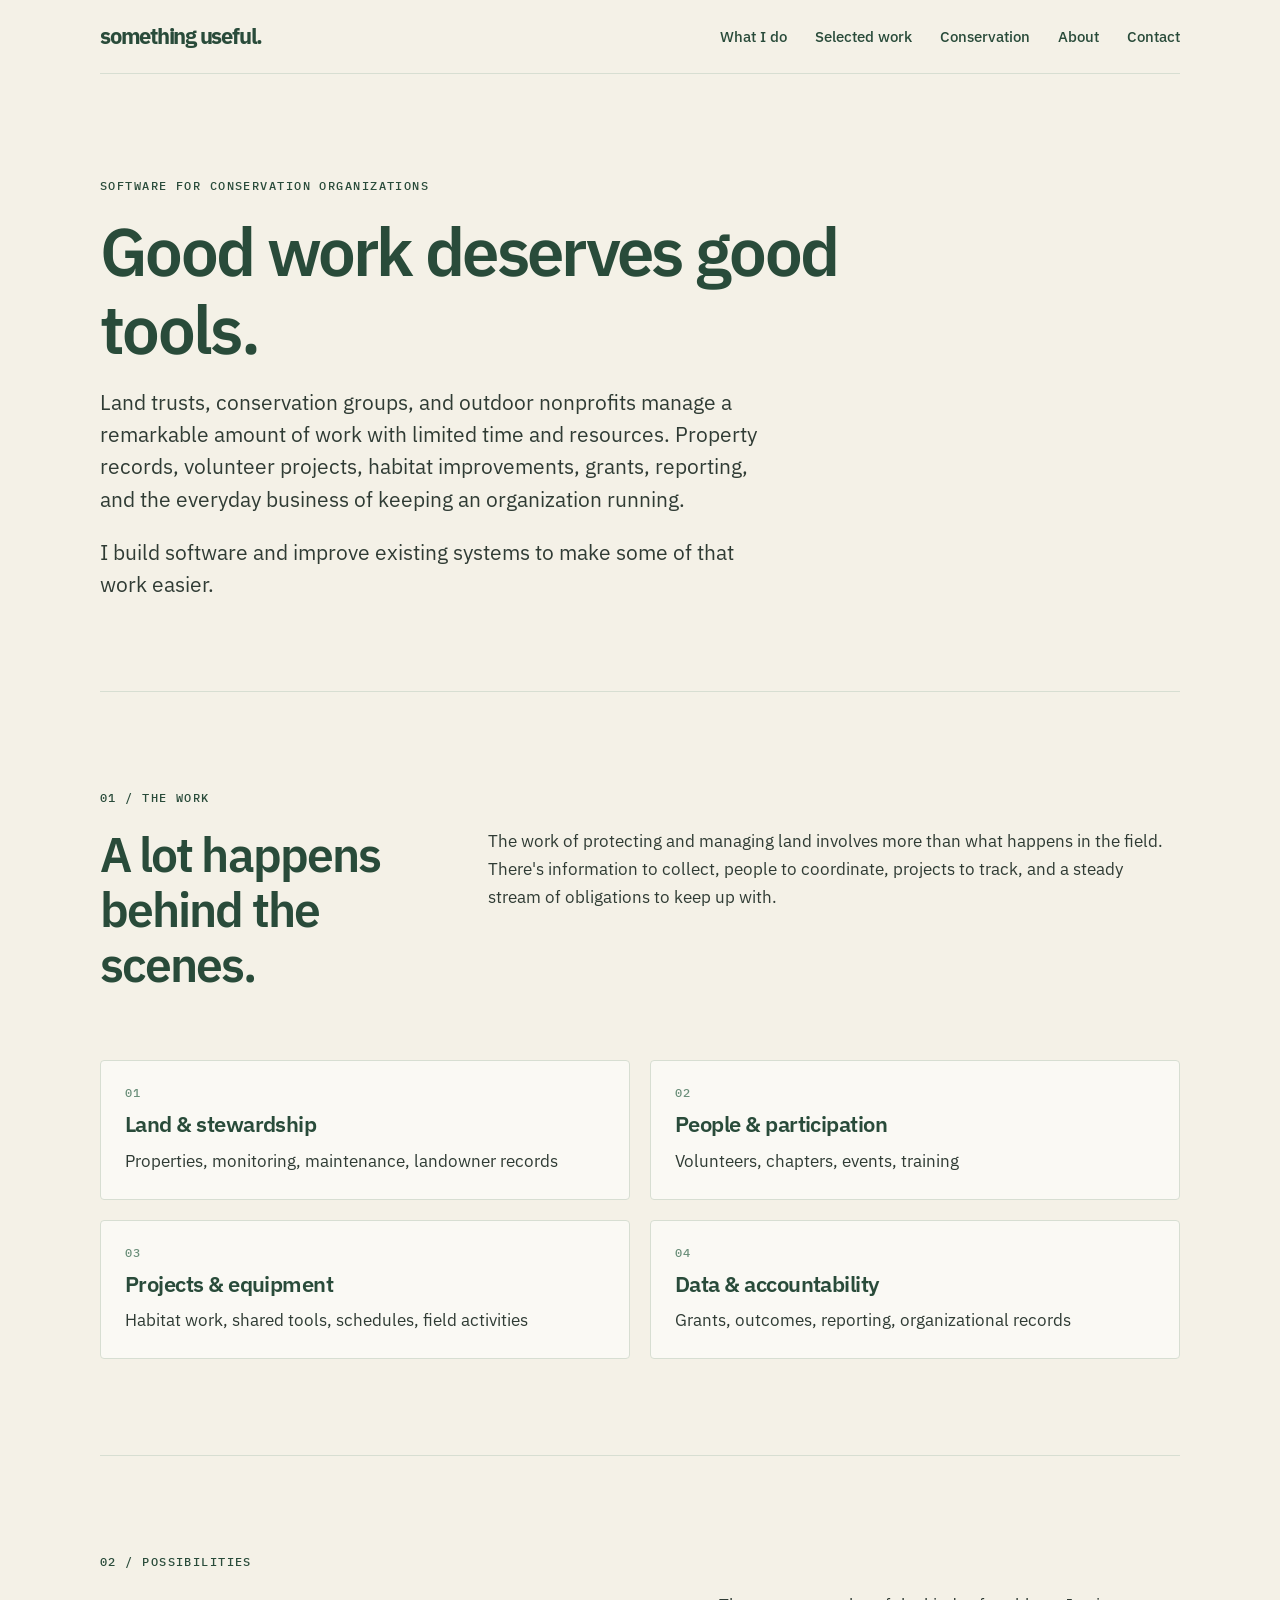
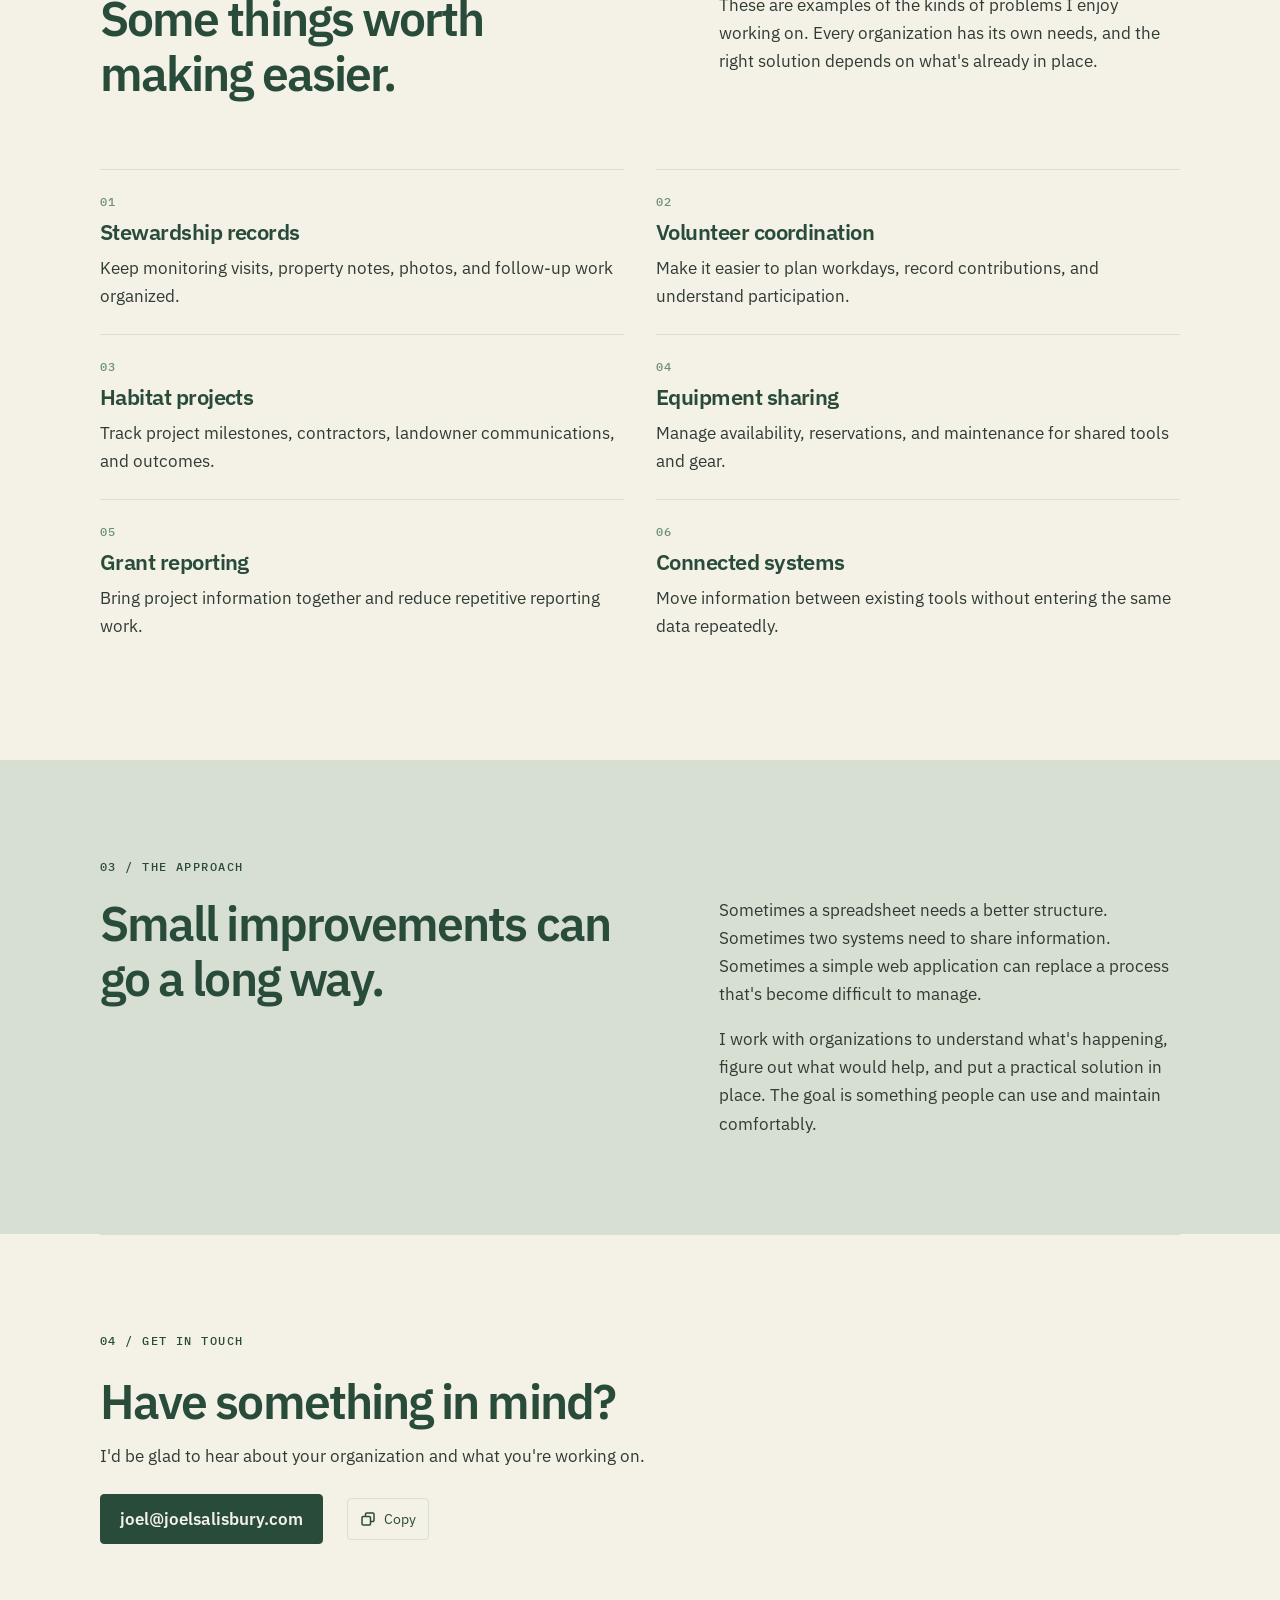
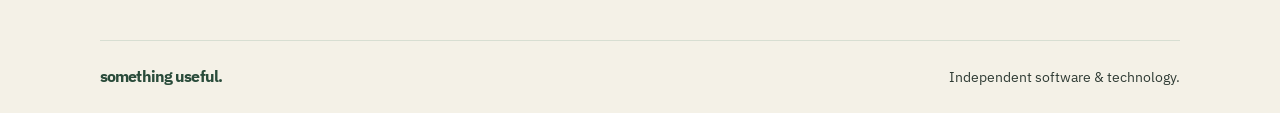
==== commit e851fefa: "revised conservatin hero" ====
--- a/conservation/index.html
+++ b/conservation/index.html
@@ -5,7 +5,7 @@
   <meta name="viewport" content="width=device-width, initial-scale=1">
   <meta name="theme-color" content="#F4F1E7">
   <meta name="description" content="Practical software and technology support for land trusts, conservation organizations, and outdoor nonprofits.">
-  <title>Conservation | Something Useful</title>
+  <title>technology and software for conservation orgs | something useful.</title>
   <link rel="preconnect" href="https://fonts.googleapis.com">
   <link rel="preconnect" href="https://fonts.gstatic.com" crossorigin>
   <link href="https://fonts.googleapis.com/css2?family=IBM+Plex+Mono:wght@400;500&family=IBM+Plex+Sans:wght@400;500;600;700&display=swap" rel="stylesheet">
@@ -25,7 +25,7 @@
   </header>
 
   <main id="main">
-    <section class="hero container" id="top" aria-labelledby="hero-title">
+    <section class="hero container conservation-hero" id="top" aria-labelledby="hero-title">
       <p class="eyebrow">SOFTWARE FOR CONSERVATION ORGANIZATIONS</p>
       <h1 id="hero-title">Good work deserves good tools.</h1>
       <div class="conservation-hero-copy">
--- a/styles.css
+++ b/styles.css
@@ -122,6 +122,20 @@
 
 .hero {
   padding-block: clamp(5rem, 11vw, 9rem) clamp(5rem, 9vw, 7.5rem);
+}
+
+.conservation-hero {
+  padding-block: clamp(3.75rem, 8vw, 6.75rem) clamp(3.75rem, 7vw, 5.625rem);
+}
+
+.conservation-hero h1 {
+  max-width: 900px;
+  margin-bottom: 1.25rem;
+  font-size: clamp(2.2rem, 5.35vw, 4.2rem);
+}
+
+.conservation-hero .eyebrow {
+  margin-bottom: 1rem;
 }
 
 h1,
@@ -311,7 +325,7 @@
 
 .conservation-hero-copy {
   max-width: 680px;
-  margin-left: auto;
+  margin-left: 0;
   font-size: clamp(1.1rem, 2vw, 1.3rem);
   line-height: 1.55;
 }
@@ -509,3 +523,120 @@
     transition-duration: .01ms !important;
   }
 }
+
+.home-page .hero {
+  padding-block: clamp(3.75rem, 8vw, 6.75rem) clamp(3.75rem, 7vw, 5.625rem);
+}
+
+.home-page h1 {
+  max-width: 1080px;
+  margin-bottom: 1rem;
+  font-size: clamp(2.35rem, 5.95vw, 4.675rem);
+}
+
+.home-page .hero-copy {
+  max-width: 70ch;
+  margin-bottom: 1.5rem;
+}
+
+.home-page .section:not(.contact) {
+  padding-block: clamp(3rem, 6vw, 4.5rem);
+}
+
+.home-page .capabilities {
+  gap: 1.5rem;
+}
+
+.home-page .capability {
+  padding-top: .85rem;
+  border-top-width: 1px;
+}
+
+.home-page .work-list {
+  display: grid;
+  grid-template-columns: repeat(2, minmax(0, 1fr));
+  gap: 1.25rem;
+  border: 0;
+}
+
+.home-page .project {
+  display: flex;
+  min-width: 0;
+  flex-direction: column;
+  gap: 1.25rem;
+  padding: 1.5rem;
+  border: 1px solid var(--stone);
+  border-radius: 4px;
+  background: var(--surface);
+}
+
+.home-page .project-details {
+  display: flex;
+  flex: 1;
+  flex-direction: column;
+  align-items: flex-start;
+}
+
+.home-page .project p {
+  max-width: 50ch;
+}
+
+.home-page .project-action {
+  display: flex;
+  min-height: 4.5rem;
+  flex-direction: column;
+  margin-top: auto;
+  padding-top: .9rem;
+}
+
+.home-page .project-link {
+  margin-top: 0;
+}
+
+.home-page .conservation .container {
+  display: grid;
+  grid-template-columns: minmax(0, 1fr) minmax(0, .9fr);
+  align-items: start;
+  gap: 1rem clamp(2rem, 6vw, 6rem);
+}
+
+.home-page .conservation .eyebrow {
+  grid-column: 1 / -1;
+  margin-bottom: 0;
+  color: var(--sage);
+}
+
+.home-page .conservation .section-heading {
+  margin-bottom: 0;
+}
+
+.home-page .conservation-copy {
+  max-width: 70ch;
+  color: var(--stone);
+}
+
+.home-page .conservation-copy p {
+  margin-bottom: .75rem;
+}
+
+.home-page .conservation .text-link {
+  margin-top: 0;
+  color: var(--cream);
+}
+
+.home-page .about-copy {
+  max-width: 74ch;
+}
+
+@media (max-width: 900px) {
+  .home-page .conservation .container {
+    grid-template-columns: 1fr;
+    gap: 1rem;
+  }
+}
+
+@media (max-width: 680px) {
+  .home-page .work-list {
+    grid-template-columns: 1fr;
+  }
+}
